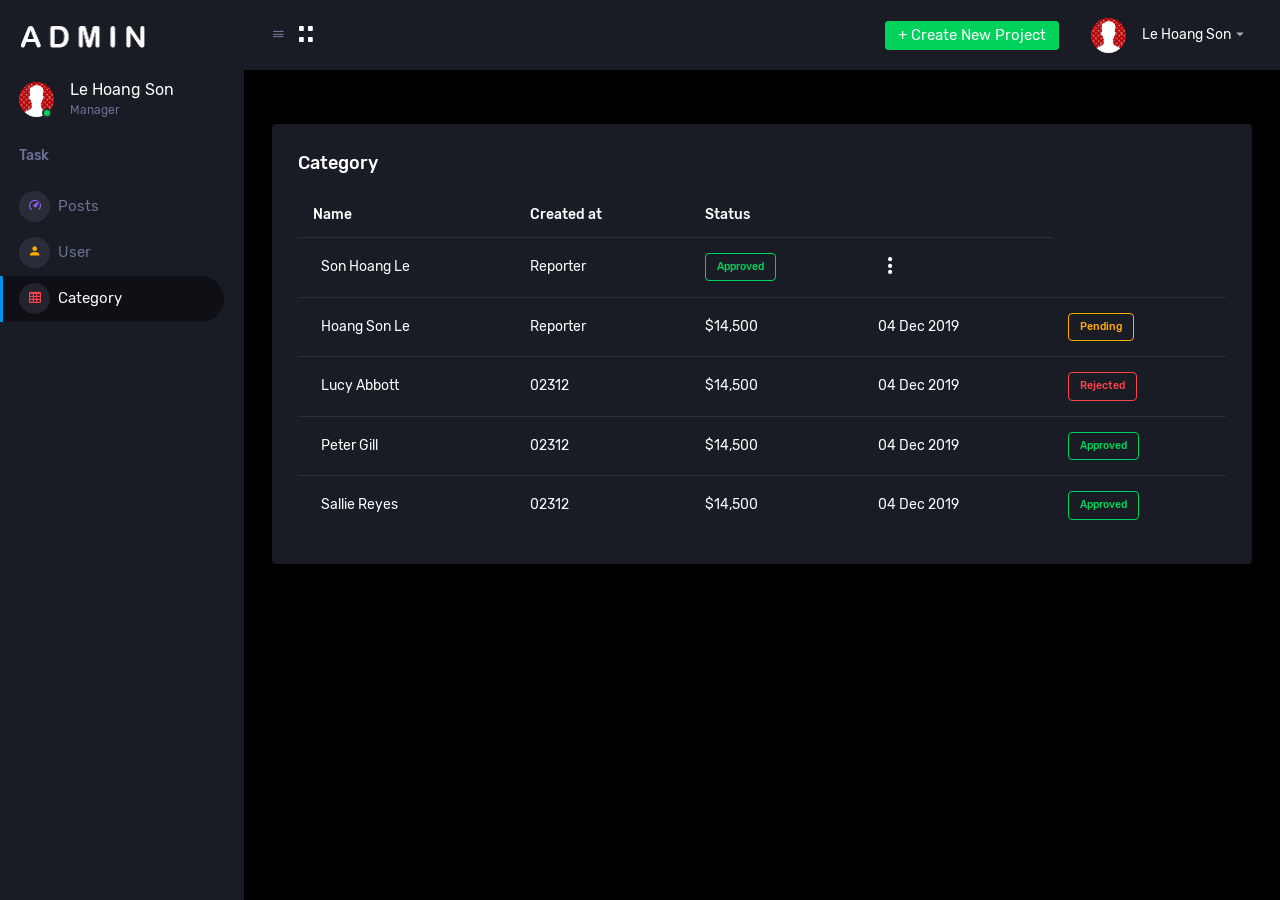
==== template/pages/category/category.html @ 445960b6 "update" ====
<!DOCTYPE html>
<html lang="en">
  <head>
    <!-- Required meta tags -->
    <meta charset="utf-8">
    <meta name="viewport" content="width=device-width, initial-scale=1, shrink-to-fit=no">
    <title>Category</title>
    <!-- plugins:css -->
    <link rel="stylesheet" href="../../assets/vendors/mdi/css/materialdesignicons.min.css">
    <link rel="stylesheet" href="../../assets/vendors/css/vendor.bundle.base.css">
    <!-- endinject -->

     <!-- Clock card -->
     <link rel="stylesheet" href="https://cdnjs.cloudflare.com/ajax/libs/twitter-bootstrap/4.0.0-beta.2/css/bootstrap.min.css" />
     <script src="https://cdnjs.cloudflare.com/ajax/libs/jquery/3.1.1/jquery.min.js"></script>
     <!-- CCEnd -->

    <!-- inject:css -->
    <!-- endinject -->
    <!-- Layout styles -->
    <link rel="stylesheet" href="../../assets/css/style.css">
    <!-- End layout styles -->
    <link rel="shortcut icon" href="../../assets/images/web-logo.png" />
  </head>
  <body>
    <div class="container-scroller">
      <!-- partial:../../partials/_sidebar.html -->
      <nav class="sidebar sidebar-offcanvas" id="sidebar">
        <div class="sidebar-brand-wrapper d-none d-lg-flex align-items-center justify-content-center fixed-top">
          <a class="sidebar-brand brand-logo" href="../../index.html"><img src="../../assets/images/logo-Admin.svg" alt="logo" /></a>
          <a class="sidebar-brand brand-logo-mini" href="../../index.html"><img src="../../assets/images/logo-mini-a.svg" alt="logo" /></a>
        </div>
        <ul class="nav">
          <li class="nav-item profile">
            <div class="profile-desc">
              <div class="profile-pic">
                <div class="count-indicator">
                  <img class="img-xs rounded-circle " src="../../assets/images/faces/face25.jpg" alt="">
                  <span class="count bg-success"></span>
                </div>
                <div class="profile-name">
                  <h5 class="mb-0 font-weight-normal">Le Hoang Son</h5>
                  <span>Manager</span>
                </div>
              </div>
            </div>
          </li>

          <!-- Task -->
          <li class="nav-item nav-category">
            <span class="nav-link">Task</span>
          </li>
          <li class="nav-item menu-items">
            <a class="nav-link" href="../../index.html">
              <span class="menu-icon">
                <i class="mdi mdi-speedometer"></i>
              </span>
              <span class="menu-title">Posts</span>
            </a>
          </li>
          <li class="nav-item menu-items">
            <a class="nav-link" href="../user/User.html">
              <span class="menu-icon">
                <i class="mdi mdi-account"></i>
              </span>
              <span class="menu-title">User</span>
            </a>
          </li>
          <li class="nav-item menu-items">
            <a class="nav-link" href="../category/category.html">
              <span class="menu-icon">
                <i class="mdi mdi-table-large"></i>
              </span>
              <span class="menu-title">Category</span>
            </a>
          </li>
        </ul>
      </nav>

      <!-- partial -->
      <div class="container-fluid page-body-wrapper">
        <!-- partial:../../partials/_navbar.html -->
        <nav class="navbar p-0 fixed-top d-flex flex-row">
          <div class="navbar-brand-wrapper d-flex d-lg-none align-items-center justify-content-center">
            <a class="navbar-brand brand-logo-mini" href="../../index.html"><img src="../../assets/images/logo-mini-a.svg" alt="logo" /></a>
          </div>
          <div class="navbar-menu-wrapper flex-grow d-flex align-items-stretch">
            <button class="navbar-toggler navbar-toggler align-self-center" type="button" data-toggle="minimize">
              <span class="mdi mdi-menu"></span>
            </button>

                <!-- Clock -->
                <ul class="navbar-nav col-md-6">
                  <li class="nav-item text-white clock-num">
                    <h3 class="card-title text-center clock-text">
                      <div class="mt-2 d-flex flex-wrap justify-content-center">
                      <a><span class="badge hours"></span></a> :
                      <a><span class="badge min"></span></a> :
                      <a><span class="badge sec"></span></a>
                      </div>
                    </h3>
                  </li>
                </ul>

            <ul class="navbar-nav navbar-nav-right">
              <li class="nav-item dropdown d-none d-lg-block">
                <a class="nav-link btn btn-success create-new-button" id="createbuttonDropdown"href="../forms/post.html">+ Create New Project</a>
              </li>

              <li class="nav-item dropdown">
                <a class="nav-link" id="profileDropdown" href="#" data-toggle="dropdown">
                  <div class="navbar-profile">
                    <img class="img-xs rounded-circle" src="../../assets/images/faces/face25.jpg" alt="">
                    <p class="mb-0 d-none d-sm-block navbar-profile-name">Le Hoang Son</p>
                    <i class="mdi mdi-menu-down d-none d-sm-block"></i>
                  </div>
                </a>
                <div class="dropdown-menu dropdown-menu-right navbar-dropdown preview-list" aria-labelledby="profileDropdown">
                  <h6 class="p-3 mb-0">Profile</h6>
                  <div class="dropdown-divider"></div>
                  <a class="dropdown-item preview-item">
                    <div class="preview-thumbnail">
                      <div class="preview-icon bg-dark rounded-circle">
                        <i class="mdi mdi-settings text-success"></i>
                      </div>
                    </div>
                    <div class="preview-item-content">
                      <p class="preview-subject mb-1">Settings</p>
                    </div>
                  </a>
                  <div class="dropdown-divider"></div>
                  <a class="dropdown-item preview-item">
                    <div class="preview-thumbnail">
                      <div class="preview-icon bg-dark rounded-circle">
                        <i class="mdi mdi-logout text-danger"></i>
                      </div>
                    </div>
                    <div class="preview-item-content">
                      <p class="preview-subject mb-1">Log out</p>
                    </div>
                  </a>
                </div>
              </li>
            </ul>
            <button class="navbar-toggler navbar-toggler-right d-lg-none align-self-center" type="button" data-toggle="offcanvas">
              <span class="mdi mdi-format-line-spacing"></span>
            </button>
          </div>
        </nav>

        <!-- bài viết đang được duyệt -->
        <div class="main-panel">
          <div class="content-wrapper">
            <div class="page-header">
            </div>
            <div class="row">
              <div class="col-lg-12 grid-margin stretch-card">
                <div class="card">
                  <div class="card-body">
                    <h4 class="card-title">Category</h4>
                    <div class="table-responsive">
                      <table class="table">
                        <thead>
                          <tr>
                            <th> Name </th>
                            <th> Created at </th>
                            <th> Status </th>
                          </tr>
                        </thead>
                        <tbody>
                          <tr>
                            <td>
                              <!-- <img src="assets/images/faces/face1.jpg" alt="image" /> -->
                              <span class="pl-2">Son Hoang Le</span>
                            </td>
                            <td> Reporter </td>
                            <td>
                              <div class="badge badge-outline-success">Approved</div>
                            </td>

                            <td>
                              <a href="#" id="profile-dropdown" data-toggle="dropdown"><i class="mdi mdi-dots-vertical"></i></a>
                              <div class="dropdown-menu dropdown-menu-right sidebar-dropdown preview-list" aria-labelledby="profile-dropdown">
                                <a href="#" class="dropdown-item preview-item" id="test-dropdown">
                                  <div class="preview-thumbnail">
                                    <div class="preview-icon">
                                      <i class="mdi mdi-eye text-info"></i>
                                    </div>
                                  </div>
                                  <div class="preview-item-content">
                                    <p class="preview-subject ellipsis mb-1 text-small">Preview</p>
                                  </div>
                                </a>
                                <div class="dropdown-divider"></div>
                                <a href="#" class="dropdown-item preview-item" id="test-dropdown">
                                  <div class="preview-thumbnail">
                                    <div class="preview-icon">
                                      <i class="mdi mdi-border-color text-info"></i>
                                    </div>
                                  </div>
                                  <div class="preview-item-content">
                                    <p class="preview-subject ellipsis mb-1 text-small">Edit</p>
                                  </div>
                                </a>
                                <div class="dropdown-divider"></div>
                                <a href="#" class="dropdown-item preview-item" id="test-dropdown">
                                  <div class="preview-thumbnail">
                                    <div class="preview-icon">
                                      <i class="mdi mdi-delete text-success"></i>
                                    </div>
                                  </div>
                                  <div class="preview-item-content">
                                    <p class="preview-subject ellipsis mb-1 text-small">Delete</p>
                                  </div>
                                </a>
                              </div>
                              
                            </td>

                          </tr>
                          <tr>
                            <td>
                              <!-- <img src="assets/images/faces/face2.jpg" alt="image" /> -->
                              <span class="pl-2">Hoang Son Le</span>
                            </td>
                            <td> Reporter </td>
                            <td> $14,500 </td>
                            <td> 04 Dec 2019 </td>
                            <td>
                              <div class="badge badge-outline-warning">Pending</div>
                            </td>
                          </tr>
                          <tr>
                            <td>
                              <!-- <img src="assets/images/faces/face5.jpg" alt="image" /> -->
                              <span class="pl-2">Lucy Abbott</span>
                            </td>
                            <td> 02312 </td>
                            <td> $14,500 </td>
                            <td> 04 Dec 2019 </td>
                            <td>
                              <div class="badge badge-outline-danger">Rejected</div>
                            </td>
                          </tr>
                          <tr>
                            <td>
                              <!-- <img src="assets/images/faces/face3.jpg" alt="image" /> -->
                              <span class="pl-2">Peter Gill</span>
                            </td>
                            <td> 02312 </td>
                            <td> $14,500 </td>
                            <td> 04 Dec 2019 </td>
                            <td>
                              <div class="badge badge-outline-success">Approved</div>
                            </td>
                          </tr>
                          <tr>
                            <td>
                              <!-- <img src="assets/images/faces/face4.jpg" alt="image" /> -->
                              <span class="pl-2">Sallie Reyes</span>
                            </td>
                            <td> 02312 </td>
                            <td> $14,500 </td>
                            <td> 04 Dec 2019 </td>
                            <td>
                              <div class="badge badge-outline-success">Approved</div>
                            </td>
                          </tr>
                        </tbody>
                      </table>
                    </div>
                  </div>
                </div>
                    <!-- <div class="card-body">
                    <h4 class="card-title"> Posts Under Review </h4>
                    <div class="table-responsive">
                      <table class="table table-hover">
                        <thead>
                          <tr>
                            <th>Members</th>
                            <th>Service</th>
                            <th>Title</th>
                            <th></th>
                            <th>Status</th>
                          </tr>
                        </thead>
                        <tbody>
                        <div>
                          <tr>
                            <a class="nav-link" href= "pages/forms/blank.html">
                                <td>Lan</td>
                                <td>Photoshop</td>
                                <td> rửa tay </td>
                                <td>
                                  <a href="../forms/blank-page.html">View</a>
                                </td>
                                <td><label class="badge badge-danger">Pending</label></td>
                            </a>
                          </tr>
                        </div>
                          <tr>
                            <td>Messsy</td>
                            <td>Flash</td>
                            <td class="text-danger"> 21.06% <i class="mdi mdi-arrow-down"></i></td>
                            <td><label class="badge badge-warning">In progress</label></td>
                          </tr>
                          <tr>
                            <td>John</td>
                            <td>Premier</td>
                            <td class="text-danger"> 35.00% <i class="mdi mdi-arrow-down"></i></td>
                            <td><label class="badge badge-info">Fixed</label></td>
                          </tr>
                          <tr>
                            <td>Peter</td>
                            <td>After effects</td>
                            <td class="text-success"> 82.00% <i class="mdi mdi-arrow-up"></i></td>
                            <td><label class="badge badge-success">Completed</label></td>
                          </tr>
                          <tr>
                            <td>Dave</td>
                            <td>53275535</td>
                            <td class="text-success"> 98.05% <i class="mdi mdi-arrow-up"></i></td>
                            <td><label class="badge badge-warning">In progress</label></td>
                          </tr>
                        </tbody>
                      </table>
                    </div>
                  </div> -->
              </div>
            </div>
          </div>
        </div>
      </div>
    </div>
    <!-- container-scroller -->
    <!-- plugins:js -->
    <script src="../../assets/vendors/js/vendor.bundle.base.js"></script>
    <!-- endinject -->
    <!-- Plugin js for this page -->
    <!-- End plugin js for this page -->
    <!-- inject:js -->
    <script src="../../assets/js/off-canvas.js"></script>
    <script src="../../assets/js/hoverable-collapse.js"></script>
    <script src="../../assets/js/misc.js"></script>
    <script src="../../assets/js/settings.js"></script>
    <script src="../../assets/js/todolist.js"></script>
    <!-- endinject -->
    <!-- Custom js for this page -->
    <script>
      $(document).ready(function() {
      setInterval( function() {
      var hours = new Date().getHours();
      $(".hours").html(( hours < 10 ? "0" : "" ) + hours);
      }, 1000);
      setInterval( function() {
      var minutes = new Date().getMinutes();
      $(".min").html(( minutes < 10 ? "0" : "" ) + minutes);
      },1000);
      setInterval( function() {
      var seconds = new Date().getSeconds();
      $(".sec").html(( seconds < 10 ? "0" : "" ) + seconds);
      },1000);
      });
      </script>
    <!-- End custom js for this page -->
  </body>
</html>
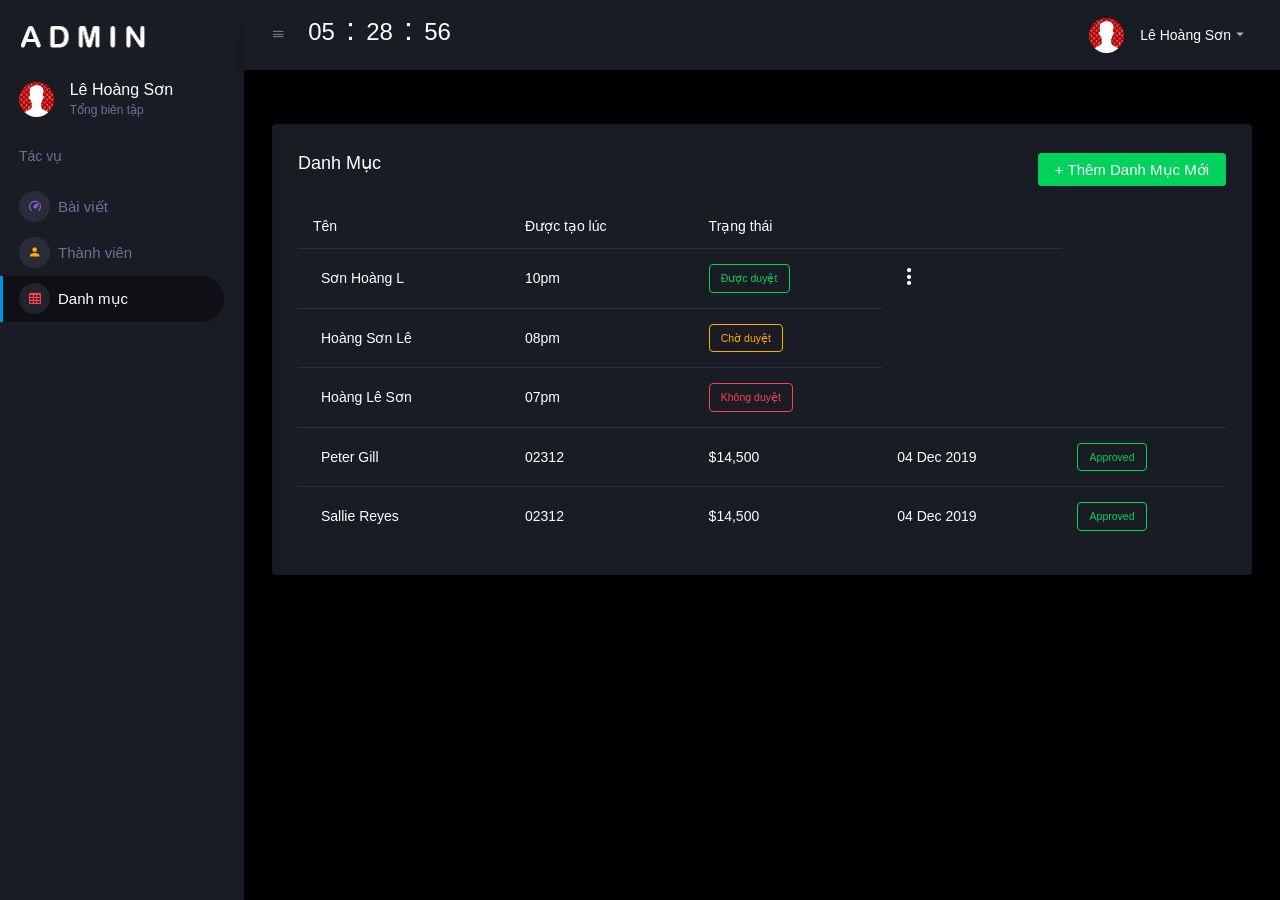
==== commit 3bf60aee: "update" ====
--- a/template/pages/category/category.html
+++ b/template/pages/category/category.html
@@ -4,7 +4,7 @@
     <!-- Required meta tags -->
     <meta charset="utf-8">
     <meta name="viewport" content="width=device-width, initial-scale=1, shrink-to-fit=no">
-    <title>Category</title>
+    <title>Danh mục</title>
     <!-- plugins:css -->
     <link rel="stylesheet" href="../../assets/vendors/mdi/css/materialdesignicons.min.css">
     <link rel="stylesheet" href="../../assets/vendors/css/vendor.bundle.base.css">
@@ -15,8 +15,6 @@
      <script src="https://cdnjs.cloudflare.com/ajax/libs/jquery/3.1.1/jquery.min.js"></script>
      <!-- CCEnd -->
 
-    <!-- inject:css -->
-    <!-- endinject -->
     <!-- Layout styles -->
     <link rel="stylesheet" href="../../assets/css/style.css">
     <!-- End layout styles -->
@@ -36,11 +34,10 @@
               <div class="profile-pic">
                 <div class="count-indicator">
                   <img class="img-xs rounded-circle " src="../../assets/images/faces/face25.jpg" alt="">
-                  <span class="count bg-success"></span>
                 </div>
                 <div class="profile-name">
-                  <h5 class="mb-0 font-weight-normal">Le Hoang Son</h5>
-                  <span>Manager</span>
+                  <h5 class="mb-0 font-weight-normal">Lê Hoàng Sơn</h5>
+                  <span>Tổng biên tập</span>
                 </div>
               </div>
             </div>
@@ -48,14 +45,14 @@
 
           <!-- Task -->
           <li class="nav-item nav-category">
-            <span class="nav-link">Task</span>
+            <span class="nav-link">Tác vụ</span>
           </li>
           <li class="nav-item menu-items">
             <a class="nav-link" href="../../index.html">
               <span class="menu-icon">
                 <i class="mdi mdi-speedometer"></i>
               </span>
-              <span class="menu-title">Posts</span>
+              <span class="menu-title">Bài viết</span>
             </a>
           </li>
           <li class="nav-item menu-items">
@@ -63,7 +60,7 @@
               <span class="menu-icon">
                 <i class="mdi mdi-account"></i>
               </span>
-              <span class="menu-title">User</span>
+              <span class="menu-title">Thành viên</span>
             </a>
           </li>
           <li class="nav-item menu-items">
@@ -71,7 +68,7 @@
               <span class="menu-icon">
                 <i class="mdi mdi-table-large"></i>
               </span>
-              <span class="menu-title">Category</span>
+              <span class="menu-title">Danh mục</span>
             </a>
           </li>
         </ul>
@@ -103,40 +100,36 @@
                 </ul>
 
             <ul class="navbar-nav navbar-nav-right">
-              <li class="nav-item dropdown d-none d-lg-block">
-                <a class="nav-link btn btn-success create-new-button" id="createbuttonDropdown"href="../forms/post.html">+ Create New Project</a>
-              </li>
-
               <li class="nav-item dropdown">
                 <a class="nav-link" id="profileDropdown" href="#" data-toggle="dropdown">
                   <div class="navbar-profile">
                     <img class="img-xs rounded-circle" src="../../assets/images/faces/face25.jpg" alt="">
-                    <p class="mb-0 d-none d-sm-block navbar-profile-name">Le Hoang Son</p>
+                    <p class="mb-0 d-none d-sm-block navbar-profile-name">Lê Hoàng Sơn</p>
                     <i class="mdi mdi-menu-down d-none d-sm-block"></i>
                   </div>
                 </a>
                 <div class="dropdown-menu dropdown-menu-right navbar-dropdown preview-list" aria-labelledby="profileDropdown">
-                  <h6 class="p-3 mb-0">Profile</h6>
+                  <h6 class="p-3 mb-0">Trang cá nhân</h6>
                   <div class="dropdown-divider"></div>
-                  <a class="dropdown-item preview-item">
+                  <a class="dropdown-item preview-item" href="../forms/profile.html">
                     <div class="preview-thumbnail">
                       <div class="preview-icon bg-dark rounded-circle">
                         <i class="mdi mdi-settings text-success"></i>
                       </div>
                     </div>
                     <div class="preview-item-content">
-                      <p class="preview-subject mb-1">Settings</p>
+                      <p class="preview-subject mb-1">Cài đặt</p>
                     </div>
                   </a>
                   <div class="dropdown-divider"></div>
-                  <a class="dropdown-item preview-item">
+                  <a class="dropdown-item preview-item" href="../Login/login.html">
                     <div class="preview-thumbnail">
                       <div class="preview-icon bg-dark rounded-circle">
                         <i class="mdi mdi-logout text-danger"></i>
                       </div>
                     </div>
                     <div class="preview-item-content">
-                      <p class="preview-subject mb-1">Log out</p>
+                      <p class="preview-subject mb-1">Đăng xuất</p>
                     </div>
                   </a>
                 </div>
@@ -148,188 +141,189 @@
           </div>
         </nav>
 
-        <!-- bài viết đang được duyệt -->
-        <div class="main-panel">
-          <div class="content-wrapper">
-            <div class="page-header">
+<!-- Main -->
+<div class="main-panel">
+  <div class="content-wrapper">
+    <div class="page-header">
+    </div>
+    <div class="row">
+      <div class="col-lg-12 grid-margin stretch-card">
+        <div class="card">
+          <div class="card-body">
+
+            <!-- button new cate -->
+            <div class="card-title nav-item dropdown d-flex justify-content-between">
+            <h4> Danh mục </h4>
+            <a class="nav-link btn btn-success create-new-button" id="createbuttonDropdown"href="../template/pages/forms/post.html">+ Thêm danh mục mới</a>
             </div>
-            <div class="row">
-              <div class="col-lg-12 grid-margin stretch-card">
-                <div class="card">
-                  <div class="card-body">
-                    <h4 class="card-title">Category</h4>
-                    <div class="table-responsive">
-                      <table class="table">
-                        <thead>
-                          <tr>
-                            <th> Name </th>
-                            <th> Created at </th>
-                            <th> Status </th>
-                          </tr>
-                        </thead>
-                        <tbody>
-                          <tr>
-                            <td>
-                              <!-- <img src="assets/images/faces/face1.jpg" alt="image" /> -->
-                              <span class="pl-2">Son Hoang Le</span>
-                            </td>
-                            <td> Reporter </td>
-                            <td>
-                              <div class="badge badge-outline-success">Approved</div>
-                            </td>
-
-                            <td>
-                              <a href="#" id="profile-dropdown" data-toggle="dropdown"><i class="mdi mdi-dots-vertical"></i></a>
-                              <div class="dropdown-menu dropdown-menu-right sidebar-dropdown preview-list" aria-labelledby="profile-dropdown">
-                                <a href="#" class="dropdown-item preview-item" id="test-dropdown">
-                                  <div class="preview-thumbnail">
-                                    <div class="preview-icon">
-                                      <i class="mdi mdi-eye text-info"></i>
-                                    </div>
-                                  </div>
-                                  <div class="preview-item-content">
-                                    <p class="preview-subject ellipsis mb-1 text-small">Preview</p>
-                                  </div>
-                                </a>
-                                <div class="dropdown-divider"></div>
-                                <a href="#" class="dropdown-item preview-item" id="test-dropdown">
-                                  <div class="preview-thumbnail">
-                                    <div class="preview-icon">
-                                      <i class="mdi mdi-border-color text-info"></i>
-                                    </div>
-                                  </div>
-                                  <div class="preview-item-content">
-                                    <p class="preview-subject ellipsis mb-1 text-small">Edit</p>
-                                  </div>
-                                </a>
-                                <div class="dropdown-divider"></div>
-                                <a href="#" class="dropdown-item preview-item" id="test-dropdown">
-                                  <div class="preview-thumbnail">
-                                    <div class="preview-icon">
-                                      <i class="mdi mdi-delete text-success"></i>
-                                    </div>
-                                  </div>
-                                  <div class="preview-item-content">
-                                    <p class="preview-subject ellipsis mb-1 text-small">Delete</p>
-                                  </div>
-                                </a>
-                              </div>
-                              
-                            </td>
-
-                          </tr>
-                          <tr>
-                            <td>
-                              <!-- <img src="assets/images/faces/face2.jpg" alt="image" /> -->
-                              <span class="pl-2">Hoang Son Le</span>
-                            </td>
-                            <td> Reporter </td>
-                            <td> $14,500 </td>
-                            <td> 04 Dec 2019 </td>
-                            <td>
-                              <div class="badge badge-outline-warning">Pending</div>
-                            </td>
-                          </tr>
-                          <tr>
-                            <td>
-                              <!-- <img src="assets/images/faces/face5.jpg" alt="image" /> -->
-                              <span class="pl-2">Lucy Abbott</span>
-                            </td>
-                            <td> 02312 </td>
-                            <td> $14,500 </td>
-                            <td> 04 Dec 2019 </td>
-                            <td>
-                              <div class="badge badge-outline-danger">Rejected</div>
-                            </td>
-                          </tr>
-                          <tr>
-                            <td>
-                              <!-- <img src="assets/images/faces/face3.jpg" alt="image" /> -->
-                              <span class="pl-2">Peter Gill</span>
-                            </td>
-                            <td> 02312 </td>
-                            <td> $14,500 </td>
-                            <td> 04 Dec 2019 </td>
-                            <td>
-                              <div class="badge badge-outline-success">Approved</div>
-                            </td>
-                          </tr>
-                          <tr>
-                            <td>
-                              <!-- <img src="assets/images/faces/face4.jpg" alt="image" /> -->
-                              <span class="pl-2">Sallie Reyes</span>
-                            </td>
-                            <td> 02312 </td>
-                            <td> $14,500 </td>
-                            <td> 04 Dec 2019 </td>
-                            <td>
-                              <div class="badge badge-outline-success">Approved</div>
-                            </td>
-                          </tr>
-                        </tbody>
-                      </table>
-                    </div>
-                  </div>
-                </div>
-                    <!-- <div class="card-body">
-                    <h4 class="card-title"> Posts Under Review </h4>
-                    <div class="table-responsive">
-                      <table class="table table-hover">
-                        <thead>
-                          <tr>
-                            <th>Members</th>
-                            <th>Service</th>
-                            <th>Title</th>
-                            <th></th>
-                            <th>Status</th>
-                          </tr>
-                        </thead>
-                        <tbody>
-                        <div>
-                          <tr>
-                            <a class="nav-link" href= "pages/forms/blank.html">
-                                <td>Lan</td>
-                                <td>Photoshop</td>
-                                <td> rửa tay </td>
-                                <td>
-                                  <a href="../forms/blank-page.html">View</a>
-                                </td>
-                                <td><label class="badge badge-danger">Pending</label></td>
-                            </a>
-                          </tr>
-                        </div>
-                          <tr>
-                            <td>Messsy</td>
-                            <td>Flash</td>
-                            <td class="text-danger"> 21.06% <i class="mdi mdi-arrow-down"></i></td>
-                            <td><label class="badge badge-warning">In progress</label></td>
-                          </tr>
-                          <tr>
-                            <td>John</td>
-                            <td>Premier</td>
-                            <td class="text-danger"> 35.00% <i class="mdi mdi-arrow-down"></i></td>
-                            <td><label class="badge badge-info">Fixed</label></td>
-                          </tr>
-                          <tr>
-                            <td>Peter</td>
-                            <td>After effects</td>
-                            <td class="text-success"> 82.00% <i class="mdi mdi-arrow-up"></i></td>
-                            <td><label class="badge badge-success">Completed</label></td>
-                          </tr>
-                          <tr>
-                            <td>Dave</td>
-                            <td>53275535</td>
-                            <td class="text-success"> 98.05% <i class="mdi mdi-arrow-up"></i></td>
-                            <td><label class="badge badge-warning">In progress</label></td>
-                          </tr>
-                        </tbody>
-                      </table>
-                    </div>
-                  </div> -->
-              </div>
+
+            <div class="table-responsive">
+              <table class="table">
+                <thead>
+                  <tr>
+                    <th> Tên </th>
+                    <th> Được tạo lúc </th>
+                    <th> Trạng thái </th>
+                  </tr>
+                </thead>
+                <tbody>
+                  <tr>
+                    <td>
+                      <!-- <img src="assets/images/faces/face1.jpg" alt="image" /> -->
+                      <span class="pl-2">Sơn Hoàng L</span>
+                    </td>
+                    <td> 10pm </td>
+                    <td>
+                      <div class="badge badge-outline-success">Được duyệt</div>
+                    </td>
+
+                    <td>
+                      <a href="#" id="profile-dropdown" data-toggle="dropdown"><i class="mdi mdi-dots-vertical"></i></a>
+                      <div class="dropdown-menu dropdown-menu-right sidebar-dropdown preview-list" aria-labelledby="profile-dropdown">
+                        <a href="#" class="dropdown-item preview-item" id="test-dropdown">
+                          <div class="preview-thumbnail">
+                            <div class="preview-icon">
+                              <i class="mdi mdi-eye text-info"></i>
+                            </div>
+                          </div>
+                          <div class="preview-item-content">
+                            <p class="preview-subject ellipsis mb-1 text-small">Xem trước</p>
+                          </div>
+                        </a>
+                        <div class="dropdown-divider"></div>
+                        <a href="#" class="dropdown-item preview-item" id="test-dropdown">
+                          <div class="preview-thumbnail">
+                            <div class="preview-icon">
+                              <i class="mdi mdi-border-color text-info"></i>
+                            </div>
+                          </div>
+                          <div class="preview-item-content">
+                            <p class="preview-subject ellipsis mb-1 text-small">Chỉnh sửa</p>
+                          </div>
+                        </a>
+                        <div class="dropdown-divider"></div>
+                        <a href="#" class="dropdown-item preview-item" id="test-dropdown">
+                          <div class="preview-thumbnail">
+                            <div class="preview-icon">
+                              <i class="mdi mdi-delete text-success"></i>
+                            </div>
+                          </div>
+                          <div class="preview-item-content">
+                            <p class="preview-subject ellipsis mb-1 text-small">Xóa</p>
+                          </div>
+                        </a>
+                      </div>
+                    </td>
+
+                  </tr>
+                  <tr>
+                    <td>
+                      <!-- <img src="assets/images/faces/face2.jpg" alt="image" /> -->
+                      <span class="pl-2">Hoàng Sơn Lê</span>
+                    </td>
+                    <td> 08pm </td>
+                    <td>
+                      <div class="badge badge-outline-warning">Chờ duyệt</div>
+                    </td>
+                  </tr>
+                  <tr>
+                    <td>
+                      <!-- <img src="assets/images/faces/face5.jpg" alt="image" /> -->
+                      <span class="pl-2">Hoàng Lê Sơn</span>
+                    </td>
+                    <td> 07pm </td>
+                    <td>
+                      <div class="badge badge-outline-danger">Không duyệt</div>
+                    </td>
+                  </tr>
+                  <tr>
+                    <td>
+                      <!-- <img src="assets/images/faces/face3.jpg" alt="image" /> -->
+                      <span class="pl-2">Peter Gill</span>
+                    </td>
+                    <td> 02312 </td>
+                    <td> $14,500 </td>
+                    <td> 04 Dec 2019 </td>
+                    <td>
+                      <div class="badge badge-outline-success">Approved</div>
+                    </td>
+                  </tr>
+                  <tr>
+                    <td>
+                      <!-- <img src="assets/images/faces/face4.jpg" alt="image" /> -->
+                      <span class="pl-2">Sallie Reyes</span>
+                    </td>
+                    <td> 02312 </td>
+                    <td> $14,500 </td>
+                    <td> 04 Dec 2019 </td>
+                    <td>
+                      <div class="badge badge-outline-success">Approved</div>
+                    </td>
+                  </tr>
+                </tbody>
+              </table>
             </div>
           </div>
         </div>
+            <!-- <div class="card-body">
+            <h4 class="card-title"> Posts Under Review </h4>
+            <div class="table-responsive">
+              <table class="table table-hover">
+                <thead>
+                  <tr>
+                    <th>Members</th>
+                    <th>Service</th>
+                    <th>Title</th>
+                    <th></th>
+                    <th>Status</th>
+                  </tr>
+                </thead>
+                <tbody>
+                <div>
+                  <tr>
+                    <a class="nav-link" href= "pages/forms/blank.html">
+                        <td>Lan</td>
+                        <td>Photoshop</td>
+                        <td> rửa tay </td>
+                        <td>
+                          <a href="../forms/blank-page.html">View</a>
+                        </td>
+                        <td><label class="badge badge-danger">Pending</label></td>
+                    </a>
+                  </tr>
+                </div>
+                  <tr>
+                    <td>Messsy</td>
+                    <td>Flash</td>
+                    <td class="text-danger"> 21.06% <i class="mdi mdi-arrow-down"></i></td>
+                    <td><label class="badge badge-warning">In progress</label></td>
+                  </tr>
+                  <tr>
+                    <td>John</td>
+                    <td>Premier</td>
+                    <td class="text-danger"> 35.00% <i class="mdi mdi-arrow-down"></i></td>
+                    <td><label class="badge badge-info">Fixed</label></td>
+                  </tr>
+                  <tr>
+                    <td>Peter</td>
+                    <td>After effects</td>
+                    <td class="text-success"> 82.00% <i class="mdi mdi-arrow-up"></i></td>
+                    <td><label class="badge badge-success">Completed</label></td>
+                  </tr>
+                  <tr>
+                    <td>Dave</td>
+                    <td>53275535</td>
+                    <td class="text-success"> 98.05% <i class="mdi mdi-arrow-up"></i></td>
+                    <td><label class="badge badge-warning">In progress</label></td>
+                  </tr>
+                </tbody>
+              </table>
+            </div>
+          </div> -->
+      </div>
+    </div>
+  </div>
+</div>
       </div>
     </div>
     <!-- container-scroller -->
--- a/template/assets/css/style.css
+++ b/template/assets/css/style.css
@@ -15518,27 +15518,27 @@
 
 /* Fonts */
 @font-face {
-  font-family: 'Rubik';
+  font-family: 'Poppins', sans-serif;
   font-weight: 300;
-  src: url("../fonts/Rubik/Rubik-Light.ttf");
+  src: url("../fonts/Poppins/Poppins-Light.ttf");
   /* IE9 Compat Modes */ }
 
 @font-face {
-  font-family: 'Rubik';
+  font-family: 'Poppins', sans-serif;
   font-weight: 400;
-  src: url("../fonts/Rubik/Rubik-Regular.ttf");
+  src: url("../fonts/Poppins/Poppins-Regular.ttf");
   /* IE9 Compat Modes */ }
 
 @font-face {
-  font-family: 'Rubik';
+  font-family: 'Poppins', sans-serif;
   font-weight: 500;
-  src: url("../fonts/Rubik/Rubik-Medium.ttf");
+  src: url("../fonts/Poppins/Poppins-Medium.ttf");
   /* IE9 Compat Modes */ }
 
 @font-face {
-  font-family: 'Rubik';
+  font-family: 'Poppins', sans-serif;
   font-weight: 700;
-  src: url("../fonts/Rubik/Rubik-Bold.ttf");
+  src: url("../fonts/Poppins/Poppins-Bold.ttf");
   /* IE9 Compat Modes */ }
 
 /* Backgrounds  */
@@ -21148,7 +21148,7 @@
 
 .cancel-button{
   position: absolute;
-  padding: 0 0 0px 90px;
+  padding: 0 0 0px 60px;
   bottom: 27.5px;
 }
 
@@ -21188,4 +21188,8 @@
 .page-link{
   color: #ffffff;
   background-color: #212529;
+}
+
+.side-col{
+  padding-top: 95px;
 }
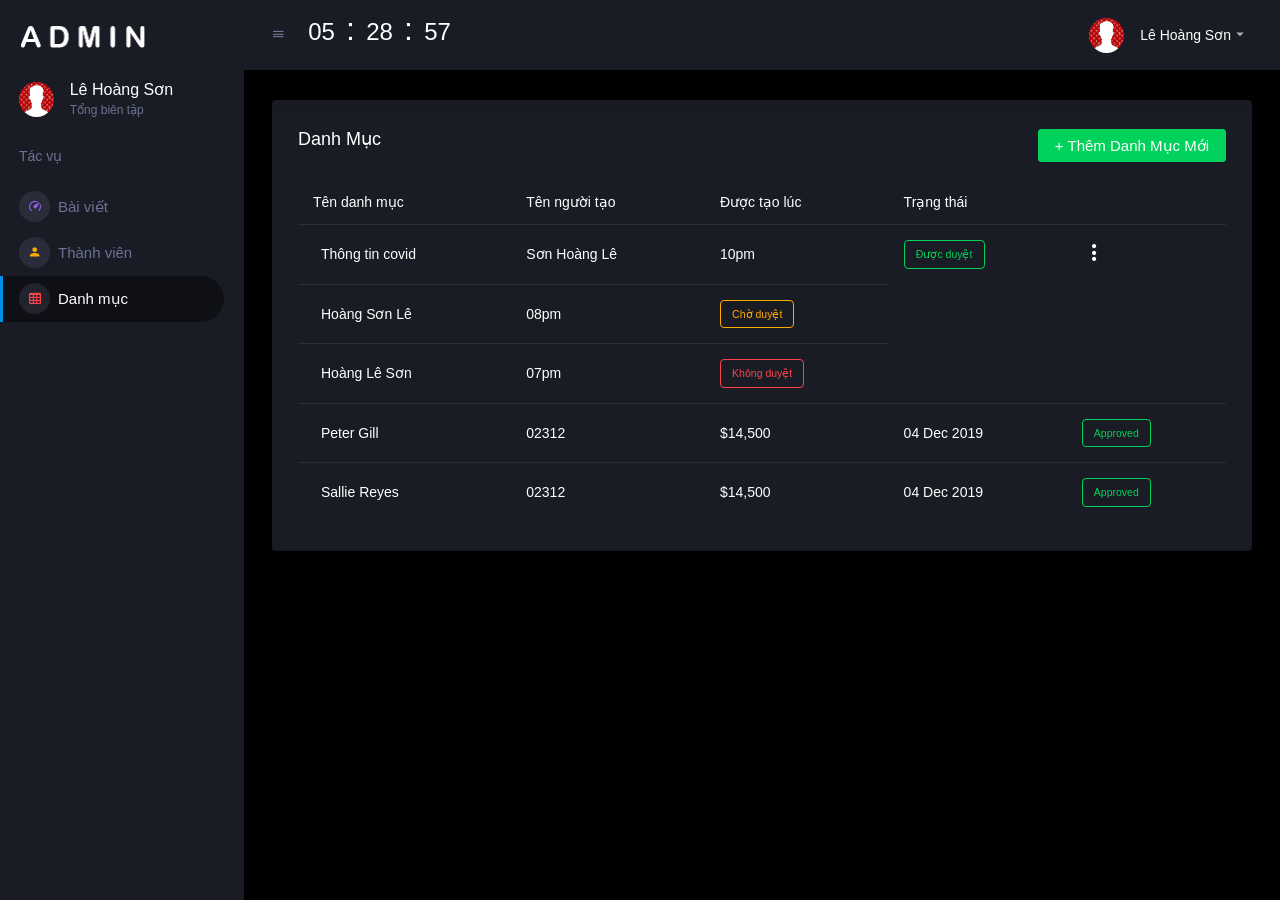
==== commit e50b4c9a: "upload" ====
--- a/template/pages/category/category.html
+++ b/template/pages/category/category.html
@@ -144,8 +144,6 @@
 <!-- Main -->
 <div class="main-panel">
   <div class="content-wrapper">
-    <div class="page-header">
-    </div>
     <div class="row">
       <div class="col-lg-12 grid-margin stretch-card">
         <div class="card">
@@ -161,7 +159,8 @@
               <table class="table">
                 <thead>
                   <tr>
-                    <th> Tên </th>
+                    <th> Tên danh mục  </th>
+                    <th> Tên người tạo </th>
                     <th> Được tạo lúc </th>
                     <th> Trạng thái </th>
                   </tr>
@@ -170,8 +169,9 @@
                   <tr>
                     <td>
                       <!-- <img src="assets/images/faces/face1.jpg" alt="image" /> -->
-                      <span class="pl-2">Sơn Hoàng L</span>
-                    </td>
+                      <span class="pl-2">Thông tin covid</span>
+                    </td>
+                    <td> Sơn Hoàng Lê </td>
                     <td> 10pm </td>
                     <td>
                       <div class="badge badge-outline-success">Được duyệt</div>
--- a/template/assets/css/style.css
+++ b/template/assets/css/style.css
@@ -13171,6 +13171,7 @@
   flex-grow: 1 !important; }
 
 .flex-shrink-0 {
+  padding-right: 20px;
   flex-shrink: 0 !important; }
 
 .flex-shrink-1 {
@@ -21148,12 +21149,12 @@
 
 .cancel-button{
   position: absolute;
-  padding: 0 0 0px 60px;
+  padding: 0 0 0px 75px;
   bottom: 27.5px;
 }
 
 .submit-button{
-  padding-left: 0px;
+  padding-left: 12px;
 }
 
 .img-fluid{
@@ -21192,4 +21193,8 @@
 
 .side-col{
   padding-top: 95px;
+}
+
+.card-comments{
+  padding-left: 0px;
 }
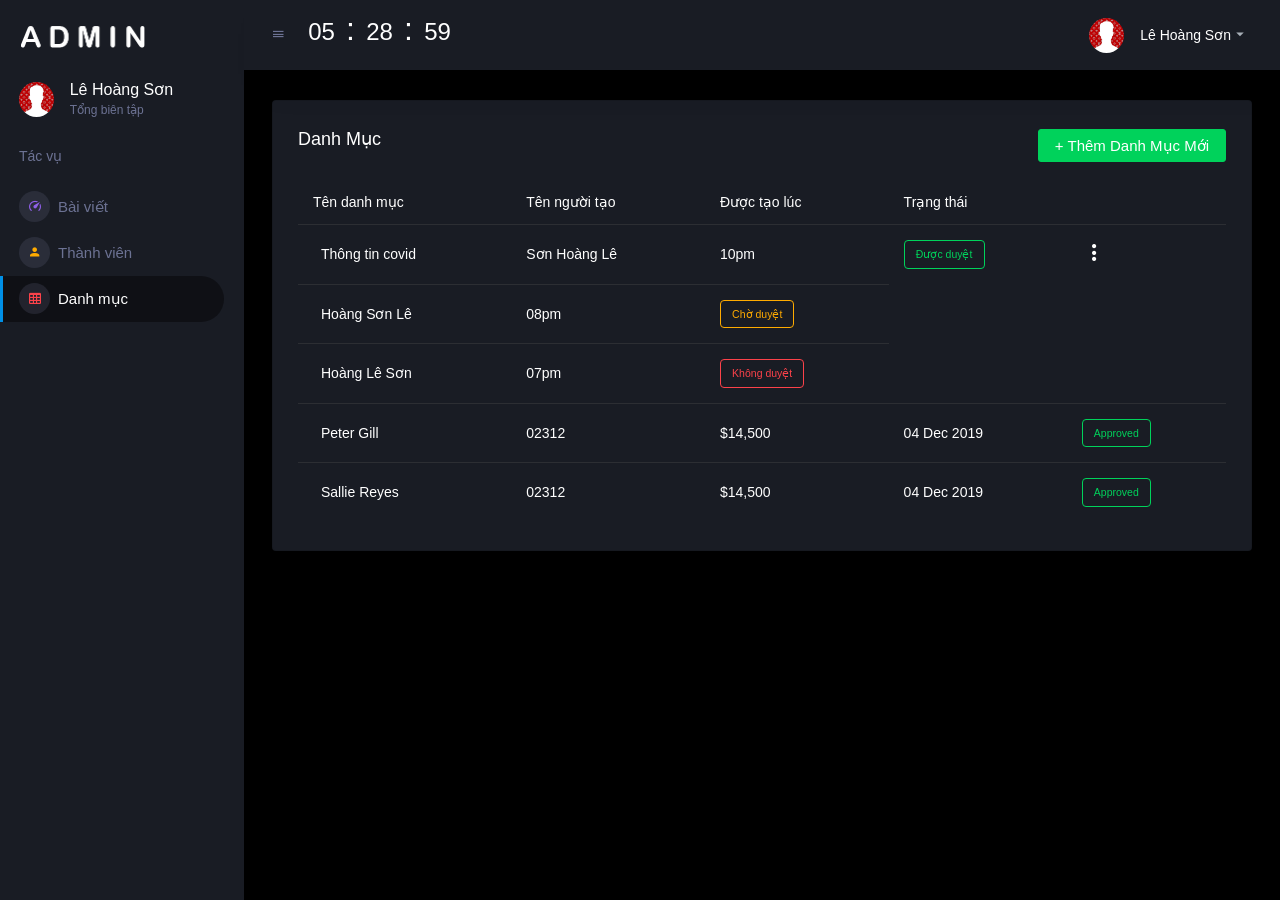
==== commit bb05b2d0: "update" ====
--- a/template/pages/category/category.html
+++ b/template/pages/category/category.html
@@ -324,38 +324,13 @@
     </div>
   </div>
 </div>
-      </div>
-    </div>
-    <!-- container-scroller -->
+</div>
+</div>
+
     <!-- plugins:js -->
     <script src="../../assets/vendors/js/vendor.bundle.base.js"></script>
-    <!-- endinject -->
-    <!-- Plugin js for this page -->
-    <!-- End plugin js for this page -->
-    <!-- inject:js -->
-    <script src="../../assets/js/off-canvas.js"></script>
-    <script src="../../assets/js/hoverable-collapse.js"></script>
     <script src="../../assets/js/misc.js"></script>
-    <script src="../../assets/js/settings.js"></script>
-    <script src="../../assets/js/todolist.js"></script>
-    <!-- endinject -->
-    <!-- Custom js for this page -->
-    <script>
-      $(document).ready(function() {
-      setInterval( function() {
-      var hours = new Date().getHours();
-      $(".hours").html(( hours < 10 ? "0" : "" ) + hours);
-      }, 1000);
-      setInterval( function() {
-      var minutes = new Date().getMinutes();
-      $(".min").html(( minutes < 10 ? "0" : "" ) + minutes);
-      },1000);
-      setInterval( function() {
-      var seconds = new Date().getSeconds();
-      $(".sec").html(( seconds < 10 ? "0" : "" ) + seconds);
-      },1000);
-      });
-      </script>
+    <script src="../../assets/js/clock.js"></script>
     <!-- End custom js for this page -->
   </body>
 </html>
--- a/template/assets/css/style.css
+++ b/template/assets/css/style.css
@@ -21197,4 +21197,4 @@
 
 .card-comments{
   padding-left: 0px;
-}+}
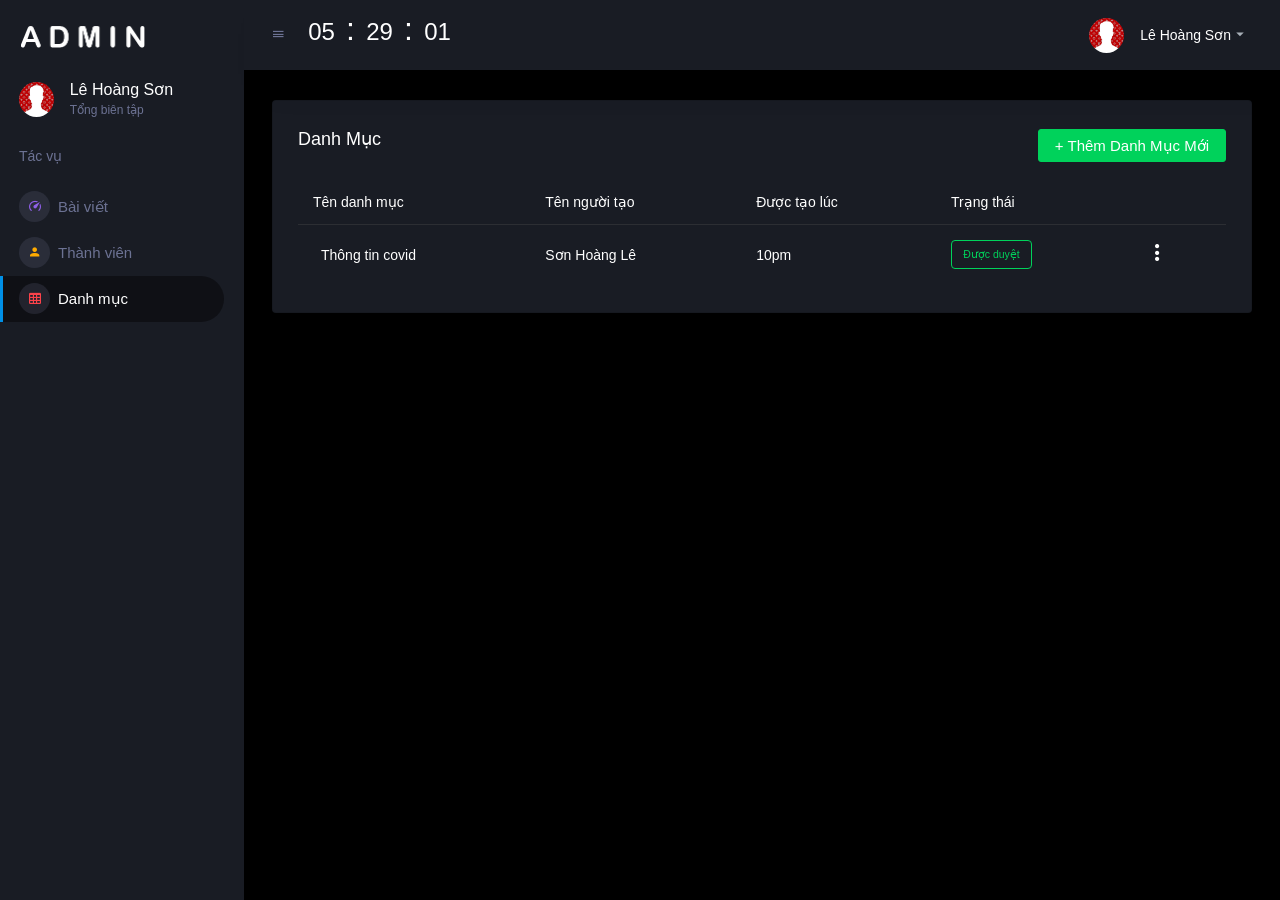
==== commit cd212b0d: "update" ====
--- a/template/pages/category/category.html
+++ b/template/pages/category/category.html
@@ -215,111 +215,11 @@
                       </div>
                     </td>
 
-                  </tr>
-                  <tr>
-                    <td>
-                      <!-- <img src="assets/images/faces/face2.jpg" alt="image" /> -->
-                      <span class="pl-2">Hoàng Sơn Lê</span>
-                    </td>
-                    <td> 08pm </td>
-                    <td>
-                      <div class="badge badge-outline-warning">Chờ duyệt</div>
-                    </td>
-                  </tr>
-                  <tr>
-                    <td>
-                      <!-- <img src="assets/images/faces/face5.jpg" alt="image" /> -->
-                      <span class="pl-2">Hoàng Lê Sơn</span>
-                    </td>
-                    <td> 07pm </td>
-                    <td>
-                      <div class="badge badge-outline-danger">Không duyệt</div>
-                    </td>
-                  </tr>
-                  <tr>
-                    <td>
-                      <!-- <img src="assets/images/faces/face3.jpg" alt="image" /> -->
-                      <span class="pl-2">Peter Gill</span>
-                    </td>
-                    <td> 02312 </td>
-                    <td> $14,500 </td>
-                    <td> 04 Dec 2019 </td>
-                    <td>
-                      <div class="badge badge-outline-success">Approved</div>
-                    </td>
-                  </tr>
-                  <tr>
-                    <td>
-                      <!-- <img src="assets/images/faces/face4.jpg" alt="image" /> -->
-                      <span class="pl-2">Sallie Reyes</span>
-                    </td>
-                    <td> 02312 </td>
-                    <td> $14,500 </td>
-                    <td> 04 Dec 2019 </td>
-                    <td>
-                      <div class="badge badge-outline-success">Approved</div>
-                    </td>
-                  </tr>
                 </tbody>
               </table>
             </div>
           </div>
         </div>
-            <!-- <div class="card-body">
-            <h4 class="card-title"> Posts Under Review </h4>
-            <div class="table-responsive">
-              <table class="table table-hover">
-                <thead>
-                  <tr>
-                    <th>Members</th>
-                    <th>Service</th>
-                    <th>Title</th>
-                    <th></th>
-                    <th>Status</th>
-                  </tr>
-                </thead>
-                <tbody>
-                <div>
-                  <tr>
-                    <a class="nav-link" href= "pages/forms/blank.html">
-                        <td>Lan</td>
-                        <td>Photoshop</td>
-                        <td> rửa tay </td>
-                        <td>
-                          <a href="../forms/blank-page.html">View</a>
-                        </td>
-                        <td><label class="badge badge-danger">Pending</label></td>
-                    </a>
-                  </tr>
-                </div>
-                  <tr>
-                    <td>Messsy</td>
-                    <td>Flash</td>
-                    <td class="text-danger"> 21.06% <i class="mdi mdi-arrow-down"></i></td>
-                    <td><label class="badge badge-warning">In progress</label></td>
-                  </tr>
-                  <tr>
-                    <td>John</td>
-                    <td>Premier</td>
-                    <td class="text-danger"> 35.00% <i class="mdi mdi-arrow-down"></i></td>
-                    <td><label class="badge badge-info">Fixed</label></td>
-                  </tr>
-                  <tr>
-                    <td>Peter</td>
-                    <td>After effects</td>
-                    <td class="text-success"> 82.00% <i class="mdi mdi-arrow-up"></i></td>
-                    <td><label class="badge badge-success">Completed</label></td>
-                  </tr>
-                  <tr>
-                    <td>Dave</td>
-                    <td>53275535</td>
-                    <td class="text-success"> 98.05% <i class="mdi mdi-arrow-up"></i></td>
-                    <td><label class="badge badge-warning">In progress</label></td>
-                  </tr>
-                </tbody>
-              </table>
-            </div>
-          </div> -->
       </div>
     </div>
   </div>
--- a/template/assets/css/style.css
+++ b/template/assets/css/style.css
@@ -21198,3 +21198,19 @@
 .card-comments{
   padding-left: 0px;
 }
+
+.af-bg{
+  background-color: #f8f9fa;
+}
+
+.af-bg-in{
+  border-radius: 1rem;
+  background-color: #ffffff;
+  color:#000000;
+}
+
+.af-bg-out{
+  background-color: #ffffff;
+  color:#000000;
+  border: none;
+}
